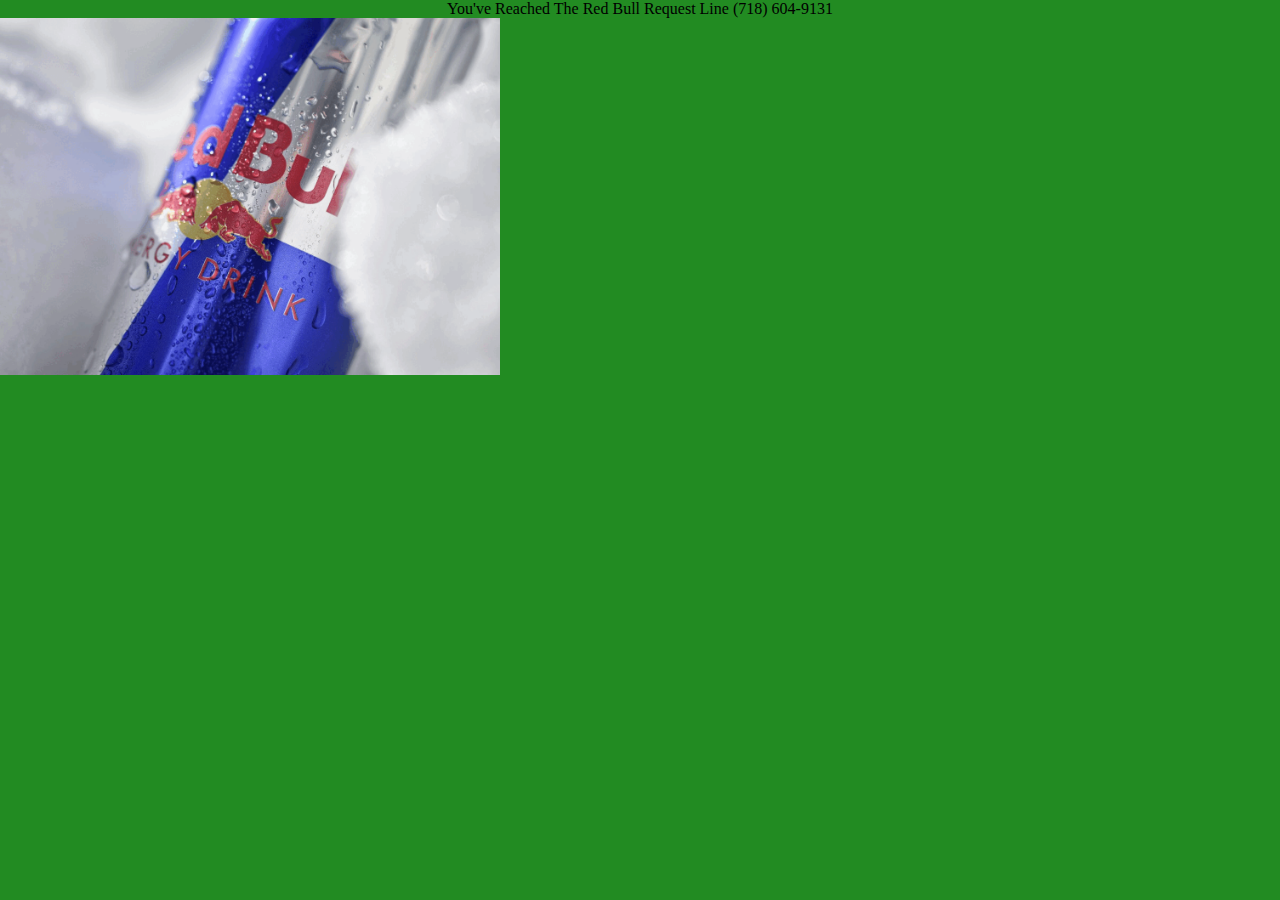
==== browse.html @ d80eb1b3 "Revisioned" ====
<!DOCTYPE html>

<html>

<head>
    <title> Need Help? </title> 
    <link rel="stylesheet" href="style.css"> 
</head>

<body>

You've Reached The Red Bull Request Line

 (718) 604-9131

<div class="img-container">
<img src="red-bull.jpeg">
</div>  
</body> 

</html>
---- style.css ----
body {
	background-color: forestgreen; 
	margin: 0;
	overflow-y: hidden;
	text-align: center;
}

img {
	max-width: 100%;
}


img.maps {max-height: 100vh;
	max-width: 100%;
}

body.check-out {
	background: url("pink-sparkles.gif") center center no-repeat; /* Replace 'path/to/your/gif.gif' with the actual path to your GIF */
    background-size: cover; /* This will make sure the background covers the entire viewport */
}


.img-container {
	max-width: 500px;
	text-align: center;
} 


body.index img {
	min-height:100vh ;
	min-width:100vw;

}

body.index {
	overflow:hidden;
}
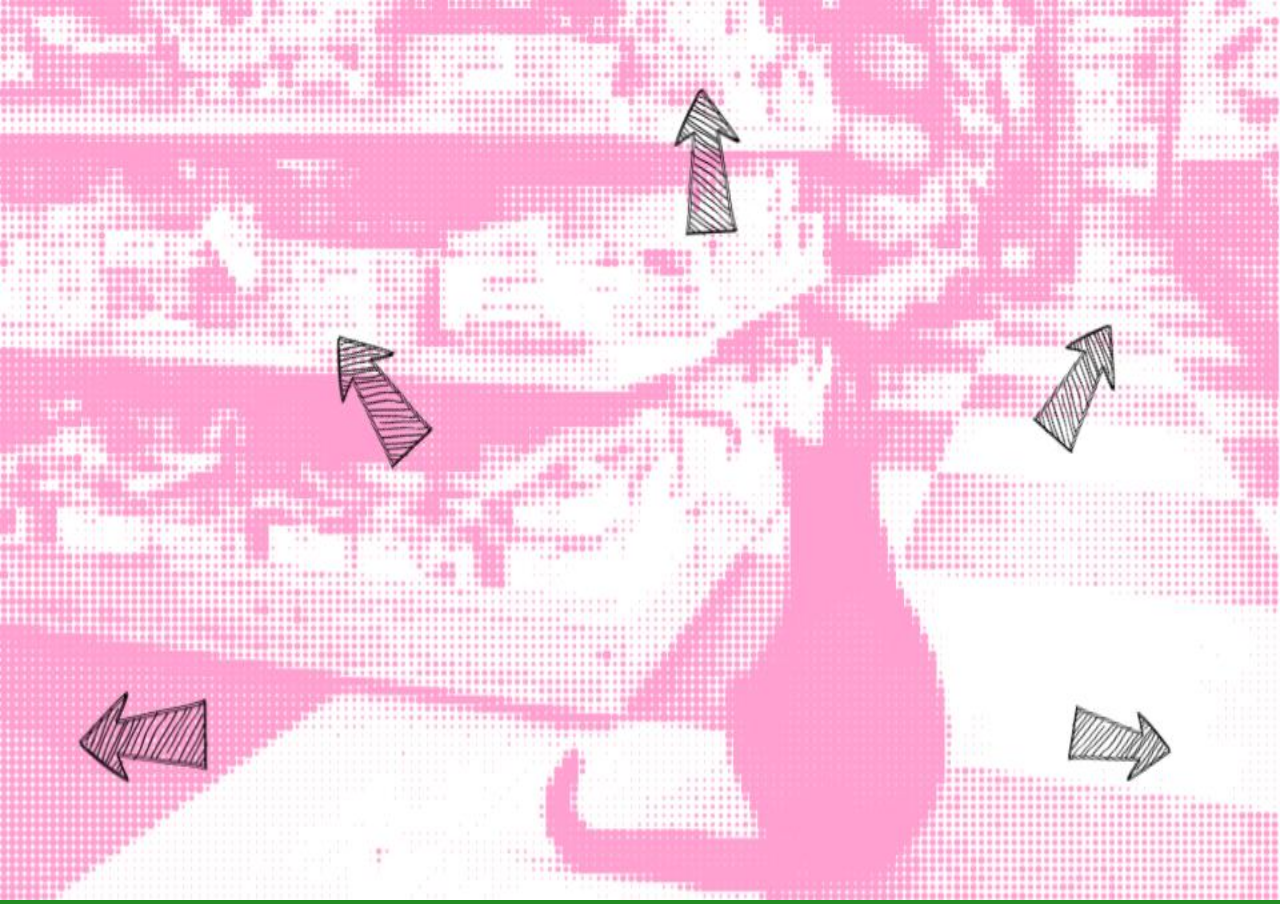
==== commit 62c9535c: "Revisioned" ====
--- a/browse.html
+++ b/browse.html
@@ -3,19 +3,34 @@
 <html>
 
 <head>
-    <title> Need Help? </title> 
+    <title> What are you looking for? </title> 
     <link rel="stylesheet" href="style.css"> 
 </head>
 
-<body>
+<body class="browse">
 
-You've Reached The Red Bull Request Line
+<img src="browse-image-pink.jpg" usemap="#image-map">
 
- (718) 604-9131
+<map name="image-map">
+    <area target="" alt="" title="" href="soda-aisle.html" coords="35,493,196,399" shape="rect">
+    <area target="" alt="" title="" href="magazine-rack.html" coords="353,300,228,171" shape="rect">
+    <area target="" alt="" title="" href="outside.html" coords="759,382,909,495" shape="rect">
+    <area target="" alt="" title="" href="check-out.html" coords="767,285,865,181" shape="rect">
+    <area target="" alt="" title="" href="managers-special.html" coords="472,33,590,146" shape="rect">
+</map>
 
-<div class="img-container">
-<img src="red-bull.jpeg">
-</div>  
+<script src="js/jquery.min.js"></script>
+<script src="js/jquery.image.maps.js"></script>
+<script>
+  // window.onload = function(e){
+  //   $("img[usemap]").rwdImageMaps();
+  //  });
+  $(document).ready(function (e) {
+    $("img[usemap]").rwdImageMaps();
+  });
+</script>
+
+
 </body> 
 
 </html>--- a/style.css
+++ b/style.css
@@ -2,7 +2,7 @@
 	background-color: forestgreen; 
 	margin: 0;
 	overflow-y: hidden;
-	text-align: center;
+	text-align: left;
 }
 
 img {
@@ -34,4 +34,42 @@
 
 body.index {
 	overflow:hidden;
-}+}
+
+body.index map[name="image-map"] area:hover {
+cursor:url(sesame-cursor.png) 24 24, auto;
+}
+
+
+body.browse img {
+	min-height:100vh ;
+	min-width:100vw;
+}
+
+body.browse map[name="image-map"] area:hover {
+cursor:url(sparkle-cursor.gif) 24 24, auto;
+}
+
+body.magazine-rack {
+	padding:2em;
+}
+
+
+#mobile-message {
+	position:absolute;
+	top:1em;
+	left:1em;
+	background:papayawhip;
+	padding:1em;
+	display:none;
+}
+
+/* MEDIA QUERIES */
+@media screen and (max-width: 550px) {
+	#mobile-message{
+		display:block;
+	}
+
+
+}
+
